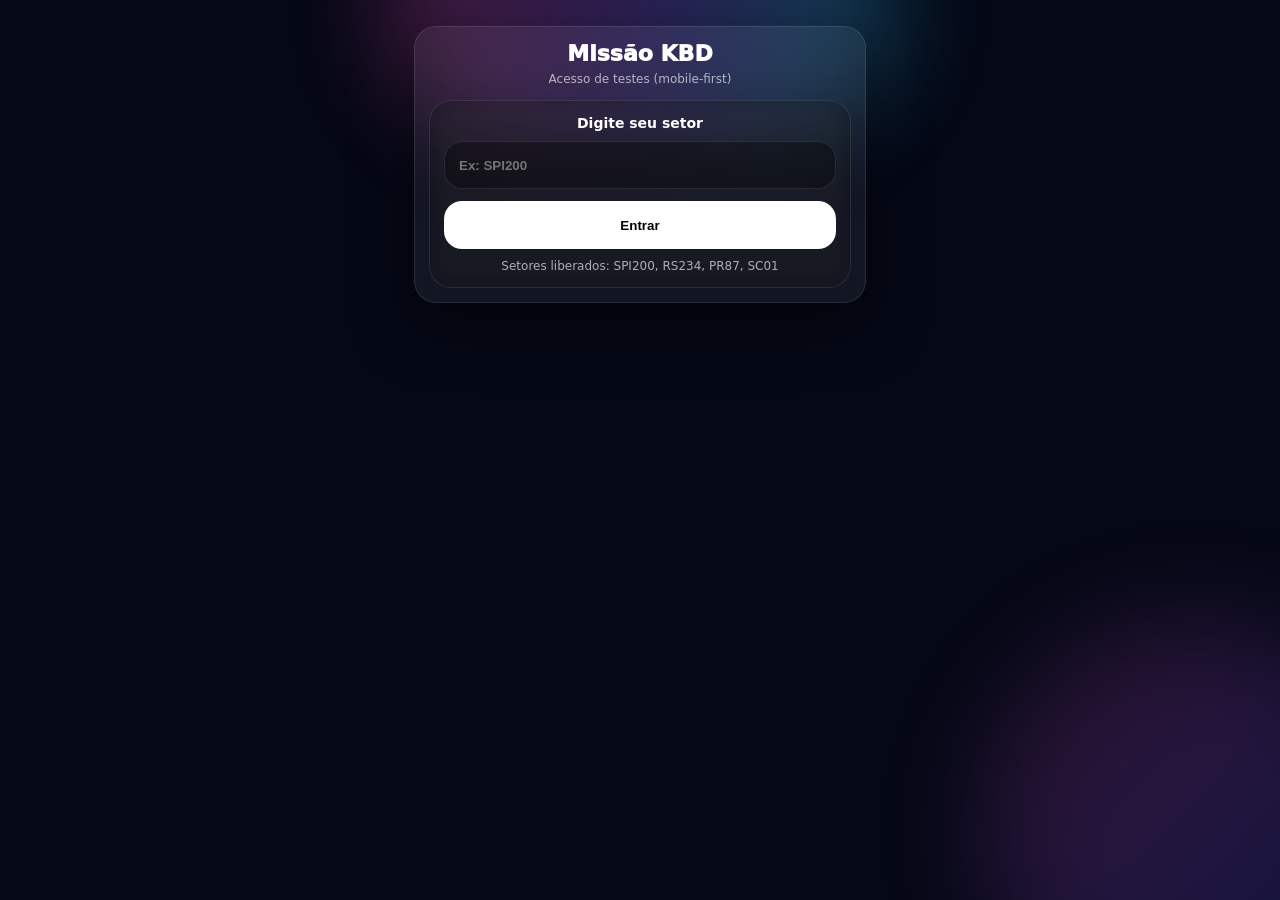
==== index.html @ 2d0f7d53 "push teste v1" ====
<!doctype html>
<html lang="pt-br">
<head>
  <meta charset="utf-8">
  <meta name="viewport" content="width=device-width,initial-scale=1,viewport-fit=cover">
  <title>Missão KBD - Login</title>
  <link rel="stylesheet" href="style.css">
  <script defer src="app.js"></script>
</head>
<body data-page="login">
  <div class="bg-glow"></div>
  <div class="app">
    <div class="container" style="padding-top:26px">
      <div class="card" style="text-align:center">
        <div style="font-weight:1000;font-size:22px">Missão KBD</div>
        <div class="card-sub">Acesso de testes (mobile-first)</div>
        <div style="height:14px"></div>

        <div class="card" style="box-shadow:none;background:rgba(0,0,0,.25)">
          <div class="card-title">Digite seu setor</div>
          <div style="height:10px"></div>
          <input id="setor" placeholder="Ex: SPI200" style="
            width:100%;height:48px;border-radius:18px;
            border:1px solid rgba(255,255,255,.10);
            background:rgba(0,0,0,.35);color:#fff;
            padding:0 14px;font-weight:800;outline:none;">
          <div style="height:12px"></div>
          <button class="btn" onclick="entrar()">Entrar</button>
          <div style="height:10px"></div>
          <div class="small muted">Setores liberados: SPI200, RS234, PR87, SC01</div>
        </div>
      </div>
    </div>
  </div>
</body>
</html>
---- style.css ----
:root{
  --bg:#050816;
  --panel:rgba(255,255,255,.06);
  --panel2:rgba(0,0,0,.35);
  --stroke:rgba(255,255,255,.10);
  --text:#fff;
  --muted:rgba(255,255,255,.65);
  --muted2:rgba(255,255,255,.45);
  --ok: rgba(16,185,129,.18);
  --ok-stroke: rgba(16,185,129,.35);
  --warn: rgba(250,204,21,.14);
  --warn-stroke: rgba(250,204,21,.35);
  --bad: rgba(239,68,68,.16);
  --bad-stroke: rgba(239,68,68,.35);
  --shadow: 0 20px 60px rgba(0,0,0,.55);
}

*{box-sizing:border-box}
html,body{height:100%}
body{
  margin:0;
  font-family: system-ui,-apple-system,Segoe UI,Roboto,Arial,sans-serif;
  background: var(--bg);
  color: var(--text);
}

/* BG glow */
.bg-glow{position:fixed; inset:0; pointer-events:none;}
.bg-glow::before{
  content:"";
  position:absolute; left:50%; top:-120px;
  width:520px; height:260px; transform:translateX(-50%);
  border-radius:999px;
  filter: blur(48px);
  opacity:.28;
  background: linear-gradient(90deg,#ec4899,#8b5cf6,#22d3ee);
}
.bg-glow::after{
  content:"";
  position:absolute; right:-120px; bottom:-140px;
  width:420px; height:420px;
  border-radius:999px;
  filter: blur(56px);
  opacity:.18;
  background: linear-gradient(135deg,#ec4899,#a855f7,#1d4ed8);
}

.app{
  position:relative;
  max-width:480px;
  min-height:100vh;
  margin:0 auto;
  padding-bottom:16px;
}

/* Topbar */
.topbar{
  position:sticky; top:0; z-index:50;
  display:flex; align-items:center; justify-content:space-between;
  padding:10px 12px;
  background: rgba(0,0,0,.20);
  border-bottom: 1px solid var(--stroke);
  backdrop-filter: blur(14px);
}
.topbar-left{display:flex; align-items:center; gap:10px}
.back{
  width:38px; height:38px;
  border-radius:14px;
  border: 1px solid var(--stroke);
  background: rgba(255,255,255,.06);
  color: #fff;
  display:flex; align-items:center; justify-content:center;
  cursor:pointer;
}
.brand{display:flex; flex-direction:column; line-height:1.1;}
.brand .small{font-size:12px; color:var(--muted2)}
.brand .title{font-size:14px; font-weight:700}
.topbar-right{display:flex; align-items:center; gap:10px}
.badge{
  font-size:12px;
  padding:6px 10px;
  border-radius:999px;
  border:1px solid var(--stroke);
  background: rgba(255,255,255,.06);
}

/* App logo (small) + top icon nav */
.app-logo-sm{
  height:34px;
  width:auto;
  max-width:140px;
  object-fit:contain;
  border-radius:14px;
  border:1px solid var(--stroke);
  background: rgba(0,0,0,.20);
  padding:6px;
  cursor:pointer;
}
.topnav{
  display:flex;
  align-items:center;
  gap:6px;
  padding:4px;
  border-radius:16px;
  border:1px solid var(--stroke);
  background: rgba(255,255,255,.05);
}
.iconbtn{
  width:38px;
  height:38px;
  display:flex;
  align-items:center;
  justify-content:center;
  border-radius:14px;
  border:1px solid var(--stroke);
  background: rgba(0,0,0,.25);
  color:#fff;
  text-decoration:none;
  cursor:pointer;
  font-size:16px;
  line-height:1;
}
.iconbtn.active{background: rgba(255,255,255,.12);}

/* Content spacing */
.container{padding:14px 14px 0}

/* Hero logo menor */
.hero-logo{
  margin-top:6px;
  margin-bottom:12px;
  border-radius:22px;
  border:1px solid var(--stroke);
  background: rgba(0,0,0,.25);
  box-shadow: var(--shadow);
  padding:10px;
  display:flex;
  align-items:center;
  justify-content:center;
}
.hero-logo img{
  width:100%;
  max-height:140px;
  object-fit:contain;
}

.section-head h1{margin:0; font-size:18px; font-weight:900}
.section-head .small{margin:6px 0 0}

.small{font-size:12px}
.muted{color:var(--muted)}

/* Lists */
.lista{display:flex; flex-direction:column; gap:12px; margin-top:12px}

/* Cards */
.card{
  border:1px solid var(--stroke);
  background: var(--panel);
  border-radius:22px;
  padding:14px;
  box-shadow: var(--shadow);
  backdrop-filter: blur(12px);
}
.card + .card{margin-top:12px}
.card-title{font-weight:800; font-size:14px}
.card-sub{margin-top:6px; font-size:12px; color:var(--muted)}
.card-row{display:flex; align-items:center; gap:12px}
.card-col{display:flex; flex-direction:column}

/* ✅ Home visual status (borda por progresso) */
.brand-card{cursor:pointer; transition: transform .08s ease, border-color .12s ease, box-shadow .12s ease;}
.brand-card:active{transform: scale(.99);}
.brand-card.pending{
  border-color: var(--warn-stroke);
  box-shadow: 0 18px 55px rgba(0,0,0,.55), 0 0 0 1px rgba(250,204,21,.10) inset;
}
.brand-card.done{
  border-color: var(--ok-stroke);
  box-shadow: 0 18px 55px rgba(0,0,0,.55), 0 0 0 1px rgba(16,185,129,.10) inset;
}

/* LOGO DAS MARCAS (uniforme e sem cortar, fundo branco) */
.brand-logo{
  width:54px; height:54px; border-radius:18px;
  border:1px solid var(--stroke);
  background:#fff;
  object-fit:contain;
  padding:6px;
}

/* Buttons */
.btn{
  width:100%;
  height:48px;
  border-radius:18px;
  border:1px solid rgba(255,255,255,.12);
  background:#fff;
  color:#000;
  font-weight:800;
  cursor:pointer;
}
.btn:active{transform:scale(.99)}
.btn.ghost{
  background: rgba(255,255,255,.06);
  color:#fff;
  border:1px solid var(--stroke);
}

/* KBD */
.video-box{
  margin-top:12px;
  border-radius:18px;
  overflow:hidden;
  border:1px solid var(--stroke);
  background: rgba(0,0,0,.35);
}
.video-box iframe{
  width:100%;
  aspect-ratio:16/9;
  border:0;
  display:block;
}
.placeholder{
  width:100%;
  aspect-ratio:16/9;
  display:flex;
  align-items:center;
  justify-content:center;
  color: var(--muted);
  font-size:12px;
}
.images{
  display:flex;
  flex-direction:column;
  gap:10px;
  margin-top:12px;
}
.images img{
  width:100%;
  border-radius:18px;
  border:1px solid var(--stroke);
  background: rgba(0,0,0,.35);
  object-fit:cover;
}

/* Status badge KBD */
.kbd-status{
  margin-top:10px;
  font-size:12px;
  padding:8px 10px;
  border-radius:14px;
  border:1px solid var(--stroke);
  background: rgba(0,0,0,.25);
}
.kbd-status.done{border-color: var(--ok-stroke); background: var(--ok); color:#d1fae5}
.kbd-status.pending{border-color: var(--warn-stroke); background: var(--warn); color:#fde68a}

/* Quiz */
.quiz-progress{font-size:12px; color:var(--muted); margin-bottom:8px}
.quiz-question{font-size:16px; font-weight:900; margin-bottom:12px}
.quiz-options{display:flex; flex-direction:column; gap:10px}
.opt{
  width:100%;
  border-radius:18px;
  border:1px solid var(--stroke);
  background: rgba(0,0,0,.25);
  color:#fff;
  padding:12px 12px;
  text-align:left;
  cursor:pointer;
}
.opt:active{transform:scale(.99)}
.opt-letter{
  display:inline-flex;
  width:30px; height:30px;
  border-radius:12px;
  border:1px solid var(--stroke);
  align-items:center; justify-content:center;
  font-weight:900;
  margin-right:10px;
  background: rgba(255,255,255,.06);
}
.opt-text{font-size:14px; color:var(--text)}

/* Feedback */
.feedback{
  border-radius:22px;
  padding:16px;
  border:1px solid var(--stroke);
  background: rgba(0,0,0,.25);
  text-align:center;
}
.feedback.ok{border-color: var(--ok-stroke); background: var(--ok)}
.feedback-icon{font-size:30px; font-weight:900}
.feedback-title{font-size:18px; font-weight:900}
.feedback-sub{font-size:12px; color:var(--muted)}

/* Result */
.result{
  border-radius:22px;
  padding:16px;
  border:1px solid var(--stroke);
  background: rgba(0,0,0,.25);
  text-align:center;
}
.result-medal{font-size:42px; font-weight:900} /* medalha emoji grande */
.result-score{font-size:36px; font-weight:1000; margin-top:6px}
.result-sub{font-size:12px; color:var(--muted); margin:10px 0 14px}

/* Modal */
.modal-overlay{
  position:fixed; inset:0; z-index:99;
  background: rgba(0,0,0,.6);
  display:flex; align-items:center; justify-content:center;
  padding:16px;
}
.modal{
  width:min(440px, 100%);
  border-radius:22px;
  border:1px solid var(--stroke);
  background: rgba(11,16,36,.92);
  backdrop-filter: blur(16px);
  box-shadow: var(--shadow);
  padding:14px;
}
.modal-icon{font-size:26px; text-align:center; margin-bottom:6px}
.modal-title{font-weight:900; text-align:center}
.modal-text{margin-top:8px; font-size:13px; color:var(--muted)}
.modal-actions{display:grid; grid-template-columns:1fr; gap:10px; margin-top:12px}
.modal-btn{
  height:44px;
  border-radius:16px;
  border:1px solid var(--stroke);
  background: rgba(255,255,255,.06);
  color:#fff;
  font-weight:800;
  cursor:pointer;
}
.modal-btn.confirm{background:#fff; color:#000}
.modal-btn.cancel{background: rgba(255,255,255,.06); color:#fff}

.modal-kbd-title{font-weight:800; margin-bottom:6px}
.modal-kbd-answer{
  padding:10px 12px;
  border-radius:16px;
  border:1px solid var(--stroke);
  background: rgba(0,0,0,.25);
  margin-bottom:10px;
}
.modal-kbd-just{font-size:12px; color:var(--muted)}

/* Layout helpers */
.card-row-space{
  width:100%;
  display:flex;
  align-items:center;
  justify-content:space-between;
  gap:12px;
}

.pct-pill{
  min-width:56px;
  height:30px;
  padding:0 10px;
  border-radius:999px;
  border:1px solid rgba(255,255,255,.12);
  display:flex;
  align-items:center;
  justify-content:center;
  font-weight:900;
  font-size:12px;
  background: rgba(255,255,255,.06);
}

.pct-ok{
  border-color: rgba(16,185,129,.35);
  background: rgba(16,185,129,.16);
  color: #d1fae5;
}

.pct-pending{
  border-color: rgba(250,204,21,.30);
  background: rgba(250,204,21,.10);
  color:#fde68a;
}

.brand-progress{
  margin-top:10px;
  font-size:12px;
  padding:10px 12px;
  border-radius:16px;
  border:1px solid rgba(255,255,255,.10);
  background: rgba(0,0,0,.22);
  color: rgba(255,255,255,.75);
}
.brand-progress.ok{
  border-color: rgba(16,185,129,.35);
  background: rgba(16,185,129,.12);
  color:#d1fae5;
}
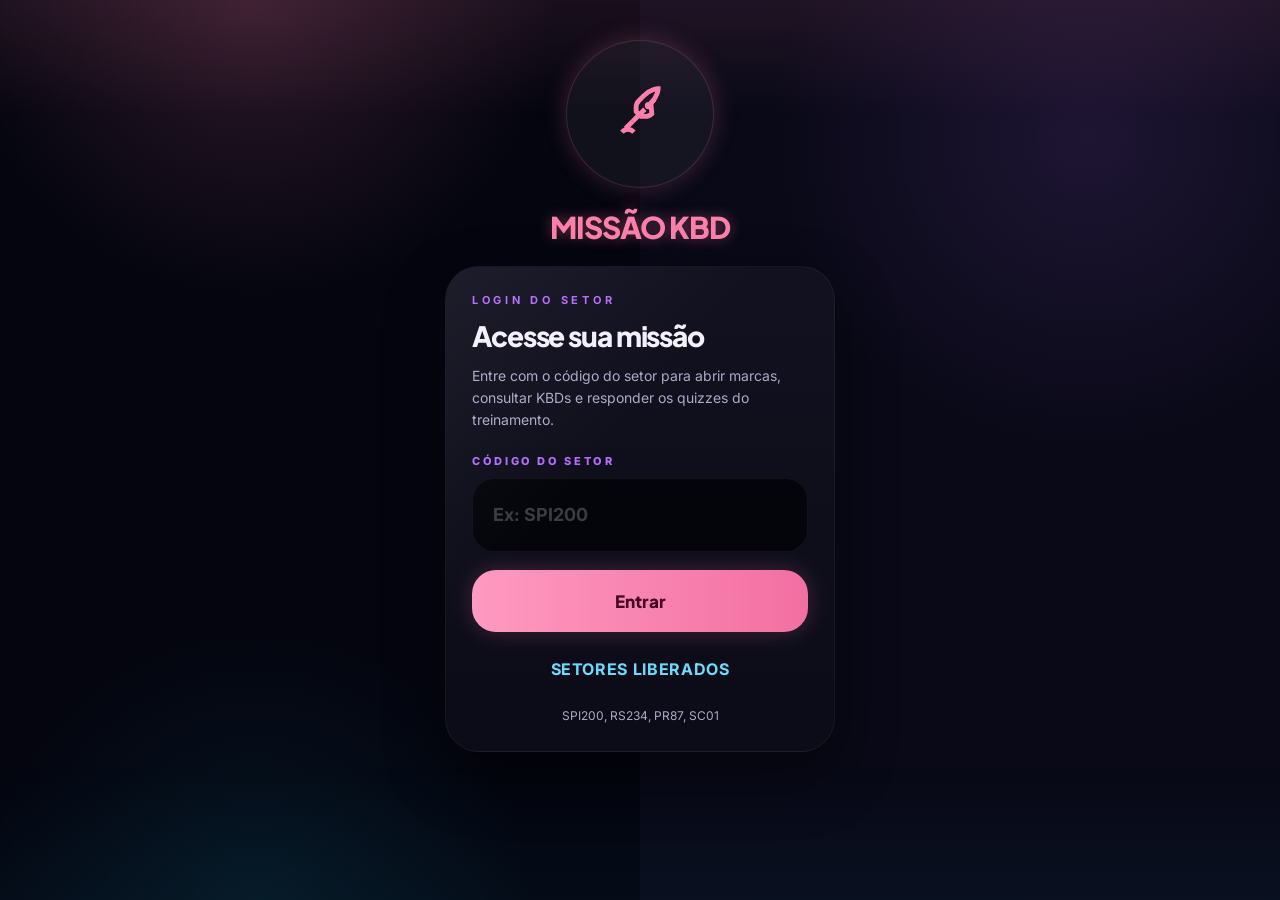
==== commit c1eda1b1: "push v2" ====
--- a/index.html
+++ b/index.html
@@ -3,34 +3,36 @@
 <head>
   <meta charset="utf-8">
   <meta name="viewport" content="width=device-width,initial-scale=1,viewport-fit=cover">
-  <title>Missão KBD - Login</title>
+  <title>Missão KBD</title>
   <link rel="stylesheet" href="style.css">
   <script defer src="app.js"></script>
 </head>
-<body data-page="login">
-  <div class="bg-glow"></div>
-  <div class="app">
-    <div class="container" style="padding-top:26px">
-      <div class="card" style="text-align:center">
-        <div style="font-weight:1000;font-size:22px">Missão KBD</div>
-        <div class="card-sub">Acesso de testes (mobile-first)</div>
-        <div style="height:14px"></div>
-
-        <div class="card" style="box-shadow:none;background:rgba(0,0,0,.25)">
-          <div class="card-title">Digite seu setor</div>
-          <div style="height:10px"></div>
-          <input id="setor" placeholder="Ex: SPI200" style="
-            width:100%;height:48px;border-radius:18px;
-            border:1px solid rgba(255,255,255,.10);
-            background:rgba(0,0,0,.35);color:#fff;
-            padding:0 14px;font-weight:800;outline:none;">
-          <div style="height:12px"></div>
-          <button class="btn" onclick="entrar()">Entrar</button>
-          <div style="height:10px"></div>
-          <div class="small muted">Setores liberados: SPI200, RS234, PR87, SC01</div>
+<body onload="renderLogin()">
+  <div class="login-page">
+    <div class="login-wrap">
+      <div class="login-stage">
+        <div class="login-hero">
+          <div class="rocket" id="loginRocket"></div>
+          <div class="topbar-title" style="font-size:30px">MISSÃO KBD</div>
+        </div>
+        <div class="login-card">
+          <div class="eyebrow">Login do setor</div>
+          <h1 class="hero-title" style="margin-top:14px">Acesse sua missão</h1>
+          <p class="hero-copy" style="margin-top:14px">Entre com o código do setor para abrir marcas, consultar KBDs e responder os quizzes do treinamento.</p>
+          <div style="margin-top:22px">
+            <div class="field-label">Código do setor</div>
+            <div class="input-wrap">
+              <input id="setor" type="text" placeholder="Ex: SPI200">
+            </div>
+          </div>
+          <div class="login-actions">
+            <button class="primary-btn pink" onclick="entrar()">Entrar</button>
+            <div class="linkish">setores liberados</div>
+            <div class="subtle" id="loginSectorList" style="text-align:center"></div>
+          </div>
         </div>
       </div>
     </div>
   </div>
 </body>
-</html>+</html>
--- a/style.css
+++ b/style.css
@@ -1,401 +1,766 @@
-:root{
-  --bg:#050816;
-  --panel:rgba(255,255,255,.06);
-  --panel2:rgba(0,0,0,.35);
-  --stroke:rgba(255,255,255,.10);
-  --text:#fff;
-  --muted:rgba(255,255,255,.65);
-  --muted2:rgba(255,255,255,.45);
-  --ok: rgba(16,185,129,.18);
-  --ok-stroke: rgba(16,185,129,.35);
-  --warn: rgba(250,204,21,.14);
-  --warn-stroke: rgba(250,204,21,.35);
-  --bad: rgba(239,68,68,.16);
-  --bad-stroke: rgba(239,68,68,.35);
-  --shadow: 0 20px 60px rgba(0,0,0,.55);
-}
-
-*{box-sizing:border-box}
-html,body{height:100%}
-body{
-  margin:0;
-  font-family: system-ui,-apple-system,Segoe UI,Roboto,Arial,sans-serif;
-  background: var(--bg);
+@import url('https://fonts.googleapis.com/css2?family=Plus+Jakarta+Sans:wght@500;700;800&family=Inter:wght@400;500;600;700&display=swap');
+
+:root {
+  --bg: #080813;
+  --bg-deep: #04040b;
+  --panel: rgba(18, 18, 33, 0.84);
+  --panel-strong: rgba(22, 22, 39, 0.96);
+  --panel-soft: rgba(255,255,255,0.03);
+  --line: rgba(255, 120, 176, 0.16);
+  --line-soft: rgba(255,255,255,0.08);
+  --text: #f3efff;
+  --muted: #b0a8c8;
+  --muted-2: #7c7890;
+  --pink: #ff7faa;
+  --pink-2: #f26fa2;
+  --violet: #b56bff;
+  --violet-2: #8d34ff;
+  --cyan: #67deff;
+  --cyan-2: #23cfff;
+  --ok: #67deff;
+  --bad: #ff8e9f;
+  --shadow: 0 24px 60px rgba(0,0,0,.42);
+  --glow-pink: 0 0 24px rgba(255,127,170,.22);
+  --glow-cyan: 0 0 24px rgba(35,207,255,.18);
+  --radius-xl: 34px;
+  --radius-lg: 28px;
+  --radius-md: 22px;
+  --radius-sm: 18px;
+  --topbar-h: 78px;
+  --bottom-h: 100px;
+}
+
+* { box-sizing: border-box; }
+html, body { min-height: 100%; }
+html { scroll-behavior: smooth; }
+body {
+  margin: 0;
   color: var(--text);
-}
-
-/* BG glow */
-.bg-glow{position:fixed; inset:0; pointer-events:none;}
-.bg-glow::before{
-  content:"";
-  position:absolute; left:50%; top:-120px;
-  width:520px; height:260px; transform:translateX(-50%);
-  border-radius:999px;
-  filter: blur(48px);
-  opacity:.28;
-  background: linear-gradient(90deg,#ec4899,#8b5cf6,#22d3ee);
-}
-.bg-glow::after{
-  content:"";
-  position:absolute; right:-120px; bottom:-140px;
-  width:420px; height:420px;
-  border-radius:999px;
-  filter: blur(56px);
-  opacity:.18;
-  background: linear-gradient(135deg,#ec4899,#a855f7,#1d4ed8);
-}
-
-.app{
-  position:relative;
-  max-width:480px;
-  min-height:100vh;
-  margin:0 auto;
-  padding-bottom:16px;
-}
-
-/* Topbar */
-.topbar{
-  position:sticky; top:0; z-index:50;
-  display:flex; align-items:center; justify-content:space-between;
-  padding:10px 12px;
-  background: rgba(0,0,0,.20);
-  border-bottom: 1px solid var(--stroke);
-  backdrop-filter: blur(14px);
-}
-.topbar-left{display:flex; align-items:center; gap:10px}
-.back{
-  width:38px; height:38px;
-  border-radius:14px;
-  border: 1px solid var(--stroke);
+  font-family: Inter, sans-serif;
+  background:
+    radial-gradient(circle at 20% 0%, rgba(255,127,170,.17), transparent 22%),
+    radial-gradient(circle at 85% 15%, rgba(181,107,255,.12), transparent 24%),
+    radial-gradient(circle at 20% 100%, rgba(35,207,255,.08), transparent 20%),
+    linear-gradient(90deg, #04050f 0 50%, #090917 50% 100%);
+  overflow-x: hidden;
+}
+
+a { color: inherit; text-decoration: none; }
+button, input { font: inherit; }
+button { border: none; cursor: pointer; }
+img { display: block; max-width: 100%; }
+
+body::before {
+  content: '';
+  position: fixed;
+  inset: 0;
+  pointer-events: none;
+  background: linear-gradient(180deg, rgba(255,127,170,.12), transparent 120px, transparent calc(100% - 140px), rgba(35,207,255,.05));
+  opacity: .75;
+}
+
+.app-shell {
+  position: relative;
+  width: 100%;
+  max-width: 430px;
+  min-height: 100vh;
+  margin: 0 auto;
+  padding-bottom: calc(var(--bottom-h) + env(safe-area-inset-bottom, 0px));
+}
+
+.topbar {
+  position: sticky;
+  top: 0;
+  z-index: 50;
+  min-height: var(--topbar-h);
+  display: flex;
+  align-items: center;
+  justify-content: space-between;
+  gap: 14px;
+  padding: 18px 22px 16px;
+  background: rgba(7, 7, 18, 0.9);
+  backdrop-filter: blur(18px);
+  border-bottom: 1px solid var(--line);
+  box-shadow: 0 10px 30px rgba(0,0,0,.16);
+}
+
+.topbar-left, .topbar-right {
+  display: flex;
+  align-items: center;
+  gap: 14px;
+}
+
+.topbar-title {
+  font-family: 'Plus Jakarta Sans', sans-serif;
+  font-weight: 800;
+  letter-spacing: -.03em;
+  font-size: 18px;
+  color: var(--pink);
+  text-shadow: 0 0 14px rgba(255,127,170,.42);
+}
+
+.topbar-subtitle { font-size: 12px; color: var(--muted); }
+
+.icon-btn {
+  width: 32px;
+  height: 32px;
+  color: var(--pink);
+  background: transparent;
+  display: inline-flex;
+  align-items: center;
+  justify-content: center;
+  padding: 0;
+}
+.icon-btn svg, .nav-btn svg, .mini-icon svg, .feedback-icon svg {
+  width: 22px;
+  height: 22px;
+  stroke: currentColor;
+  fill: none;
+  stroke-width: 2;
+  stroke-linecap: round;
+  stroke-linejoin: round;
+}
+
+.topbar-progress {
+  display: flex;
+  align-items: center;
+  gap: 8px;
+  color: var(--pink);
+  font-family: 'Plus Jakarta Sans', sans-serif;
+  font-weight: 800;
+  font-size: 16px;
+}
+
+.topbar-progress .track {
+  width: 56px;
+  height: 8px;
+  border-radius: 999px;
+  background: rgba(255,255,255,.09);
+  overflow: hidden;
+}
+.topbar-progress .fill {
+  height: 100%;
+  border-radius: inherit;
+  background: linear-gradient(90deg, var(--pink), #ff95ba);
+}
+
+.page {
+  padding: 22px 18px 0;
+  display: flex;
+  flex-direction: column;
+  gap: 20px;
+}
+
+.eyebrow {
+  color: var(--violet);
+  font-size: 11px;
+  font-weight: 700;
+  letter-spacing: .34em;
+  text-transform: uppercase;
+}
+
+.hero, .glass, .quiz-card, .option, .feedback, .sheet-card, .cta-card, .login-card, .result-card {
+  position: relative;
+  overflow: hidden;
+  background: linear-gradient(180deg, rgba(18,18,33,.96), rgba(12,12,24,.96));
+  border: 1px solid rgba(255,255,255,.05);
+  border-radius: var(--radius-xl);
+  box-shadow: var(--shadow);
+}
+
+.hero::before, .glass::before, .quiz-card::before, .option::before, .feedback::before, .sheet-card::before, .cta-card::before, .login-card::before, .result-card::before {
+  content: '';
+  position: absolute;
+  inset: 0;
+  background: linear-gradient(130deg, rgba(255,255,255,.05), transparent 40%);
+  pointer-events: none;
+}
+
+.hero { padding: 28px; }
+.glass, .quiz-card, .feedback, .sheet-card, .cta-card, .result-card { padding: 22px; }
+
+.hero-title, .screen-title, .result-score {
+  font-family: 'Plus Jakarta Sans', sans-serif;
+  font-weight: 800;
+  letter-spacing: -.04em;
+  margin: 0;
+}
+.hero-title { font-size: 28px; line-height: 1.06; }
+.screen-title { font-size: 22px; line-height: 1.15; }
+.result-score { font-size: 56px; }
+
+.hero-copy, .screen-copy, .subtle, .result-copy, .feedback-copy, .option-copy, .helper {
+  color: var(--muted);
+  line-height: 1.6;
+}
+.screen-copy, .hero-copy { font-size: 14px; }
+.subtle { font-size: 12px; }
+
+.progress-line {
+  margin-top: 14px;
+  height: 14px;
+  border-radius: 999px;
+  background: rgba(255,255,255,.04);
+  overflow: hidden;
+}
+.progress-line > span {
+  display: block;
+  height: 100%;
+  border-radius: inherit;
+  background: linear-gradient(90deg, var(--cyan-2), var(--cyan));
+  box-shadow: var(--glow-cyan);
+}
+
+.section-head {
+  display: flex;
+  align-items: center;
+  justify-content: space-between;
+  gap: 12px;
+}
+.section-head h2 {
+  margin: 0;
+  font-family: 'Plus Jakarta Sans', sans-serif;
+  font-size: 22px;
+  font-weight: 800;
+  letter-spacing: -.03em;
+}
+
+.grid-icon {
+  display: grid;
+  grid-template-columns: repeat(2, 12px);
+  gap: 3px;
+}
+.grid-icon span {
+  width: 12px;
+  height: 12px;
+  background: rgba(255,255,255,.38);
+}
+
+.brand-grid {
+  display: grid;
+  grid-template-columns: repeat(2, 1fr);
+  gap: 16px;
+}
+.brand-card {
+  position: relative;
+  border-radius: 30px;
+  padding: 18px 18px 20px;
+  text-align: center;
+  background: linear-gradient(180deg, rgba(18,18,33,.96), rgba(12,12,24,.96));
+  border: 1px solid var(--card-line, rgba(255,255,255,.08));
+  box-shadow: 0 0 0 1px rgba(255,255,255,.02), var(--card-glow, none), var(--shadow);
+  transition: transform .22s ease, border-color .22s ease, box-shadow .22s ease;
+}
+.brand-card:active, .kbd-row:active, .option:active, .primary-btn:active, .secondary-btn:active, .nav-btn:active { transform: scale(.985); }
+.brand-card::after {
+  content: '';
+  position: absolute;
+  inset: 0;
+  background: linear-gradient(90deg, var(--accent) 0 2px, transparent 2px 100%);
+  opacity: .9;
+}
+.brand-card .brand-badge {
+  position: absolute;
+  top: 12px;
+  right: 12px;
+  width: 14px;
+  height: 14px;
+  border-radius: 999px;
+  background: var(--accent);
+  box-shadow: 0 0 14px color-mix(in srgb, var(--accent) 55%, transparent);
+}
+.brand-logo-box {
+  width: 92px;
+  height: 92px;
+  margin: 26px auto 18px;
+  border-radius: 24px;
+  background: rgba(0,0,0,.42);
+  display: flex;
+  align-items: center;
+  justify-content: center;
+}
+.brand-logo {
+  width: 56px;
+  height: 56px;
+  object-fit: contain;
+  background: #fff;
+  border-radius: 2px;
+}
+.brand-name {
+  font-family: 'Plus Jakarta Sans', sans-serif;
+  font-size: 16px;
+  font-weight: 700;
+  margin: 0 0 14px;
+}
+.brand-track { height: 8px; border-radius: 999px; background: rgba(255,255,255,.04); overflow: hidden; }
+.brand-track span { display: block; height: 100%; width: var(--pct); border-radius: inherit; background: linear-gradient(90deg, var(--accent), color-mix(in srgb, var(--accent) 65%, white)); box-shadow: 0 0 16px color-mix(in srgb, var(--accent) 32%, transparent); }
+.brand-pct { margin-top: 12px; font-weight: 700; color: var(--accent); }
+
+.all-brands-card {
+  display: flex;
+  align-items: center;
+  justify-content: space-between;
+  gap: 14px;
+  padding: 18px 18px 18px 22px;
+  border-radius: 28px;
+  background: linear-gradient(180deg, rgba(20,20,36,.94), rgba(13,13,25,.94));
+  border: 1px solid rgba(255,255,255,.05);
+}
+.all-brands-action {
+  width: 96px;
+  height: 96px;
+  border-radius: 28px;
+  background: linear-gradient(180deg, #ff9ac0, #f26fa2);
+  color: #340016;
+  box-shadow: var(--glow-pink);
+  display: flex;
+  align-items: center;
+  justify-content: center;
+}
+
+.brand-hero {
+  text-align: center;
+  padding-top: 10px;
+}
+.brand-hero .brand-logo-box { margin-top: 0; width: 102px; height: 102px; }
+.brand-hero .hero-copy { max-width: 320px; margin: 12px auto 0; }
+
+.kbd-list { display: flex; flex-direction: column; gap: 14px; }
+.kbd-row {
+  display: flex;
+  align-items: center;
+  gap: 14px;
+  padding: 16px 18px;
+  border-radius: 28px;
+  background: linear-gradient(180deg, rgba(19,19,35,.96), rgba(12,12,24,.96));
+  border: 1px solid rgba(255,255,255,.06);
+  box-shadow: var(--shadow);
+}
+.kbd-row.done { box-shadow: 0 0 0 1px rgba(103,222,255,.25), var(--shadow); }
+.kbd-row.pending { box-shadow: 0 0 0 1px rgba(255,127,170,.16), var(--shadow); }
+.kbd-icon {
+  width: 52px;
+  height: 52px;
+  border-radius: 16px;
+  display: flex;
+  align-items: center;
+  justify-content: center;
+  background: rgba(255,127,170,.1);
+  color: var(--pink);
+  flex-shrink: 0;
+}
+.kbd-meta { min-width: 0; flex: 1; }
+.kbd-tag-row { display: flex; align-items: center; justify-content: space-between; gap: 10px; margin-bottom: 8px; }
+.kbd-tag, .chip {
+  display: inline-flex;
+  align-items: center;
+  justify-content: center;
+  min-height: 30px;
+  border-radius: 999px;
+  padding: 0 12px;
+  font-size: 11px;
+  font-weight: 700;
+  letter-spacing: .08em;
+  text-transform: uppercase;
+  border: 1px solid rgba(255,255,255,.08);
+}
+.kbd-tag.done, .chip.done { color: var(--cyan); background: rgba(35,207,255,.1); border-color: rgba(35,207,255,.22); }
+.kbd-tag.pending, .chip.pending { color: #ff9ab8; background: rgba(255,127,170,.1); border-color: rgba(255,127,170,.2); }
+.kbd-name { font-family: 'Plus Jakarta Sans', sans-serif; font-size: 17px; font-weight: 700; line-height: 1.28; }
+.kbd-bar { margin-top: 10px; height: 8px; border-radius: 999px; background: rgba(255,255,255,.05); overflow: hidden; }
+.kbd-bar span { display: block; height: 100%; width: var(--pct, 0%); border-radius: inherit; background: linear-gradient(90deg, var(--accent, var(--pink)), color-mix(in srgb, var(--accent, var(--pink)) 65%, white)); }
+.kbd-side { color: rgba(255,255,255,.22); }
+
+.challenge {
+  padding: 28px;
+  border-radius: 34px;
+  background: linear-gradient(135deg, #9228ff, #ca74ff 70%);
+  color: #fff;
+  box-shadow: 0 24px 60px rgba(114,24,244,.25);
+}
+.challenge h3 { margin: 0 0 10px; font-family: 'Plus Jakarta Sans'; font-size: 22px; line-height: 1.14; }
+.challenge p { margin: 0 0 20px; max-width: 200px; line-height: 1.5; }
+.challenge .secondary-btn { width: auto; min-width: 170px; background: #090910; color: #c98fff; }
+
+.video-stage {
+  position: relative;
+  margin: 0 -18px;
+  border-bottom: 1px solid rgba(255,255,255,.05);
+  background: #000;
+}
+.video-stage::after {
+  content: '';
+  position: absolute;
+  inset: auto 0 0;
+  height: 70px;
+  background: linear-gradient(180deg, transparent, rgba(8,8,19,.9));
+}
+.video-embed, .video-placeholder {
+  width: 100%;
+  aspect-ratio: 16 / 9;
+  border: 0;
+  display: block;
+}
+.video-placeholder {
+  display: flex;
+  align-items: center;
+  justify-content: center;
+  background: linear-gradient(135deg, rgba(255,255,255,.08), rgba(255,255,255,.02));
+}
+.video-play {
+  width: 92px;
+  height: 92px;
+  border-radius: 999px;
+  background: rgba(255,127,170,.16);
+  border: 1px solid rgba(255,127,170,.42);
+  color: var(--pink);
+  display: flex;
+  align-items: center;
+  justify-content: center;
+  box-shadow: var(--glow-pink);
+}
+.video-progress { height: 6px; background: rgba(255,255,255,.04); }
+.video-progress span { display:block; height:100%; width:32%; background: linear-gradient(90deg, var(--cyan-2), var(--cyan)); }
+
+.badge-row { display: flex; align-items: center; gap: 10px; flex-wrap: wrap; }
+.badge {
+  display: inline-flex;
+  min-height: 30px;
+  align-items: center;
+  padding: 0 12px;
+  border-radius: 999px;
+  font-size: 11px;
+  font-weight: 700;
+  letter-spacing: .08em;
+  text-transform: uppercase;
+  border: 1px solid rgba(35,207,255,.22);
+  color: var(--cyan);
+  background: rgba(35,207,255,.08);
+}
+.badge.alt { border-color: rgba(255,127,170,.22); color: var(--pink); background: rgba(255,127,170,.08); }
+
+.gallery-head { display: flex; justify-content: space-between; align-items: center; gap: 12px; }
+.gallery-head h3 { margin: 0; font-size: 18px; font-family: 'Plus Jakarta Sans'; color: var(--violet); }
+.gallery-grid {
+  display: grid;
+  grid-template-columns: 1fr 1fr;
+  gap: 12px;
+}
+.gallery-item {
+  border-radius: 24px;
+  overflow: hidden;
+  min-height: 160px;
+  background: linear-gradient(160deg, rgba(255,255,255,.11), rgba(255,255,255,.03));
+  border: 1px solid rgba(255,255,255,.06);
+}
+.gallery-item.tall { grid-row: span 2; min-height: 340px; }
+.gallery-item img, .gallery-placeholder { width: 100%; height: 100%; object-fit: cover; }
+.gallery-placeholder {
+  display: flex;
+  align-items: center;
+  justify-content: center;
+  flex-direction: column;
+  gap: 10px;
+  padding: 20px;
+  text-align: center;
+  color: var(--muted);
+}
+
+.info-card {
+  display: flex;
+  flex-direction: column;
+  gap: 14px;
+  padding: 22px;
+  border-radius: 28px;
+  background: linear-gradient(180deg, rgba(18,18,33,.9), rgba(14,14,26,.95));
+  border: 1px solid rgba(255,255,255,.05);
+}
+.info-card .label { color: var(--cyan); font-size: 13px; font-weight: 800; letter-spacing: .18em; text-transform: uppercase; }
+.info-card p { margin: 0; line-height: 1.6; color: var(--text); font-size: 15px; }
+
+.primary-btn, .secondary-btn {
+  width: 100%;
+  min-height: 62px;
+  border-radius: 24px;
+  display: inline-flex;
+  align-items: center;
+  justify-content: center;
+  gap: 10px;
+  padding: 0 20px;
+  font-family: 'Plus Jakarta Sans', sans-serif;
+  font-weight: 800;
+  font-size: 17px;
+  transition: transform .2s ease, box-shadow .2s ease, opacity .2s ease;
+}
+.primary-btn {
+  background: linear-gradient(90deg, #b56bff, #8d34ff);
+  color: white;
+  box-shadow: 0 0 24px rgba(141,52,255,.24);
+}
+.primary-btn.pink {
+  background: linear-gradient(90deg, #ff9ac0, #f26fa2);
+  color: #42011d;
+  box-shadow: var(--glow-pink);
+}
+.secondary-btn {
+  background: rgba(255,255,255,.04);
+  color: var(--text);
+  border: 1px solid rgba(255,255,255,.08);
+}
+.primary-btn[disabled], .secondary-btn[disabled] { opacity: .42; cursor: not-allowed; }
+
+.cta-fixed {
+  position: fixed;
+  left: 50%;
+  bottom: calc(var(--bottom-h) - 20px);
+  transform: translateX(-50%);
+  width: calc(100% - 36px);
+  max-width: 394px;
+  z-index: 30;
+  background: linear-gradient(180deg, transparent, rgba(8,8,19,.95) 30%, rgba(8,8,19,.98));
+  padding-top: 14px;
+}
+
+.quiz-progress-head h1 { margin: 8px 0 12px; font-family: 'Plus Jakarta Sans'; font-size: 26px; line-height: 1.12; }
+.quiz-track { height: 6px; border-radius: 999px; background: rgba(255,255,255,.08); overflow: hidden; }
+.quiz-track span { display:block; height:100%; border-radius: inherit; background: linear-gradient(90deg, var(--violet), #d688ff); box-shadow: 0 0 14px rgba(181,107,255,.18); }
+.quiz-card { text-align: center; padding: 34px 24px; }
+.quiz-card h2 { margin: 0; font-family: 'Plus Jakarta Sans'; font-size: 22px; line-height: 1.4; }
+
+.option-list { display: flex; flex-direction: column; gap: 12px; }
+.option {
+  display: flex;
+  align-items: flex-start;
+  gap: 16px;
+  padding: 18px;
+  border-radius: 26px;
+  border: 1px solid rgba(255,255,255,.06);
+  background: linear-gradient(180deg, rgba(18,18,33,.96), rgba(12,12,24,.96));
+  text-align: left;
+  color: var(--text);
+  transition: transform .2s ease, border-color .2s ease, box-shadow .2s ease, background .2s ease;
+}
+.option-letter {
+  width: 42px;
+  height: 42px;
+  border-radius: 14px;
   background: rgba(255,255,255,.06);
-  color: #fff;
-  display:flex; align-items:center; justify-content:center;
-  cursor:pointer;
-}
-.brand{display:flex; flex-direction:column; line-height:1.1;}
-.brand .small{font-size:12px; color:var(--muted2)}
-.brand .title{font-size:14px; font-weight:700}
-.topbar-right{display:flex; align-items:center; gap:10px}
-.badge{
-  font-size:12px;
-  padding:6px 10px;
-  border-radius:999px;
-  border:1px solid var(--stroke);
-  background: rgba(255,255,255,.06);
-}
-
-/* App logo (small) + top icon nav */
-.app-logo-sm{
-  height:34px;
-  width:auto;
-  max-width:140px;
-  object-fit:contain;
-  border-radius:14px;
-  border:1px solid var(--stroke);
-  background: rgba(0,0,0,.20);
-  padding:6px;
-  cursor:pointer;
-}
-.topnav{
-  display:flex;
-  align-items:center;
-  gap:6px;
-  padding:4px;
-  border-radius:16px;
-  border:1px solid var(--stroke);
+  display: flex;
+  align-items: center;
+  justify-content: center;
+  color: var(--muted);
+  font-family: 'Plus Jakarta Sans';
+  font-size: 16px;
+  font-weight: 800;
+  flex-shrink: 0;
+  border: 1px solid rgba(255,255,255,.08);
+}
+.option.selected { border-color: rgba(35,207,255,.34); box-shadow: 0 0 0 1px rgba(35,207,255,.24), var(--glow-cyan); }
+.option.selected .option-letter { color: var(--cyan); background: rgba(35,207,255,.08); border-color: rgba(35,207,255,.26); }
+.option.correct { border-color: rgba(35,207,255,.34); background: linear-gradient(180deg, rgba(23,53,63,.72), rgba(14,40,48,.72)); }
+.option.correct .option-letter { color: var(--cyan); }
+.option.wrong { border-color: rgba(255,127,170,.28); background: linear-gradient(180deg, rgba(60,26,39,.62), rgba(40,18,26,.62)); }
+.option.wrong .option-letter { color: #ff9ab8; }
+.option.disabled { pointer-events: none; }
+.option-copy { font-size: 16px; line-height: 1.55; }
+
+.feedback {
+  display: flex;
+  gap: 14px;
+  align-items: flex-start;
+  border-radius: 26px;
+  background: linear-gradient(180deg, rgba(23,53,63,.72), rgba(14,40,48,.72));
+  border: 1px solid rgba(35,207,255,.28);
+}
+.feedback.error {
+  background: linear-gradient(180deg, rgba(60,26,39,.62), rgba(40,18,26,.62));
+  border-color: rgba(255,127,170,.24);
+}
+.feedback-icon {
+  width: 30px; height: 30px; color: var(--cyan); flex-shrink: 0;
+}
+.feedback.error .feedback-icon { color: #ff9ab8; }
+.feedback-title { margin: 0 0 6px; font-family: 'Plus Jakarta Sans'; font-size: 16px; color: var(--cyan); }
+.feedback.error .feedback-title { color: #ff9ab8; }
+
+.result-card { text-align: center; padding: 30px 24px; }
+.medal {
+  width: 96px;
+  height: 96px;
+  margin: 0 auto 20px;
+  border-radius: 999px;
   background: rgba(255,255,255,.05);
-}
-.iconbtn{
-  width:38px;
-  height:38px;
-  display:flex;
-  align-items:center;
-  justify-content:center;
-  border-radius:14px;
-  border:1px solid var(--stroke);
-  background: rgba(0,0,0,.25);
-  color:#fff;
-  text-decoration:none;
-  cursor:pointer;
-  font-size:16px;
-  line-height:1;
-}
-.iconbtn.active{background: rgba(255,255,255,.12);}
-
-/* Content spacing */
-.container{padding:14px 14px 0}
-
-/* Hero logo menor */
-.hero-logo{
-  margin-top:6px;
-  margin-bottom:12px;
-  border-radius:22px;
-  border:1px solid var(--stroke);
-  background: rgba(0,0,0,.25);
+  display: flex;
+  align-items: center;
+  justify-content: center;
+  font-size: 48px;
+  box-shadow: 0 0 26px rgba(255,127,170,.12);
+}
+.result-pill {
+  display: inline-flex;
+  min-height: 30px;
+  align-items: center;
+  justify-content: center;
+  padding: 0 14px;
+  border-radius: 999px;
+  background: rgba(255,127,170,.08);
+  border: 1px solid rgba(255,127,170,.18);
+  color: var(--pink);
+  font-size: 11px;
+  font-weight: 800;
+  letter-spacing: .22em;
+  text-transform: uppercase;
+}
+
+.login-page {
+  min-height: 100vh;
+  display: flex;
+  align-items: stretch;
+}
+.login-wrap {
+  width: 100%;
+  max-width: 430px;
+  margin: 0 auto;
+  padding-bottom: 24px;
+}
+.login-stage {
+  padding: 30px 20px 0;
+  display: flex;
+  flex-direction: column;
+  gap: 20px;
+}
+.login-hero {
+  text-align: center;
+  padding: 10px 14px 0;
+}
+.rocket {
+  width: 148px;
+  height: 148px;
+  margin: 0 auto 20px;
+  border-radius: 999px;
+  background: rgba(255,255,255,.05);
+  border: 1px solid rgba(255,127,170,.18);
+  display: flex;
+  align-items: center;
+  justify-content: center;
+  color: var(--pink);
+  box-shadow: var(--glow-pink);
+}
+.rocket svg { width: 58px; height: 58px; stroke: currentColor; fill: none; stroke-width: 2; }
+.login-card { padding: 26px; }
+.field-label { margin-bottom: 10px; color: var(--violet); font-size: 11px; font-weight: 800; letter-spacing: .24em; text-transform: uppercase; }
+.input-wrap {
+  display: flex;
+  align-items: center;
+  gap: 12px;
+  min-height: 74px;
+  padding: 0 18px;
+  border-radius: 22px;
+  background: #04040b;
+  border: 1px solid rgba(255,255,255,.05);
+}
+.input-wrap input {
+  width: 100%;
+  background: transparent;
+  color: var(--text);
+  border: 0;
+  outline: 0;
+  font-size: 18px;
+  font-weight: 700;
+}
+.input-wrap input::placeholder { color: rgba(255,255,255,.22); }
+.login-actions { display: flex; flex-direction: column; gap: 16px; margin-top: 18px; }
+.linkish {
+  display: inline-flex;
+  justify-content: center;
+  align-items: center;
+  min-height: 42px;
+  color: var(--cyan);
+  font-weight: 700;
+  text-transform: uppercase;
+  letter-spacing: .04em;
+}
+.status-row { display: grid; grid-template-columns: 1fr 1fr; gap: 14px; }
+.status-card {
+  min-height: 112px;
+  border-radius: 28px;
+  background: rgba(255,255,255,.02);
+  border: 1px solid rgba(255,255,255,.04);
+  display: flex;
+  flex-direction: column;
+  align-items: center;
+  justify-content: center;
+  gap: 10px;
+  color: var(--muted);
+  text-align: center;
+  padding: 14px;
+}
+.status-card .mini-icon { color: var(--violet); }
+
+.modal-overlay {
+  position: fixed;
+  inset: 0;
+  background: rgba(0,0,0,.7);
+  display: flex;
+  align-items: center;
+  justify-content: center;
+  padding: 20px;
+  z-index: 100;
+  backdrop-filter: blur(10px);
+}
+.modal {
+  width: min(380px, 100%);
+  padding: 24px;
+  border-radius: 28px;
+  background: linear-gradient(180deg, rgba(18,18,33,.98), rgba(12,12,24,.98));
+  border: 1px solid rgba(255,127,170,.16);
   box-shadow: var(--shadow);
-  padding:10px;
-  display:flex;
-  align-items:center;
-  justify-content:center;
-}
-.hero-logo img{
-  width:100%;
-  max-height:140px;
-  object-fit:contain;
-}
-
-.section-head h1{margin:0; font-size:18px; font-weight:900}
-.section-head .small{margin:6px 0 0}
-
-.small{font-size:12px}
-.muted{color:var(--muted)}
-
-/* Lists */
-.lista{display:flex; flex-direction:column; gap:12px; margin-top:12px}
-
-/* Cards */
-.card{
-  border:1px solid var(--stroke);
-  background: var(--panel);
-  border-radius:22px;
-  padding:14px;
-  box-shadow: var(--shadow);
-  backdrop-filter: blur(12px);
-}
-.card + .card{margin-top:12px}
-.card-title{font-weight:800; font-size:14px}
-.card-sub{margin-top:6px; font-size:12px; color:var(--muted)}
-.card-row{display:flex; align-items:center; gap:12px}
-.card-col{display:flex; flex-direction:column}
-
-/* ✅ Home visual status (borda por progresso) */
-.brand-card{cursor:pointer; transition: transform .08s ease, border-color .12s ease, box-shadow .12s ease;}
-.brand-card:active{transform: scale(.99);}
-.brand-card.pending{
-  border-color: var(--warn-stroke);
-  box-shadow: 0 18px 55px rgba(0,0,0,.55), 0 0 0 1px rgba(250,204,21,.10) inset;
-}
-.brand-card.done{
-  border-color: var(--ok-stroke);
-  box-shadow: 0 18px 55px rgba(0,0,0,.55), 0 0 0 1px rgba(16,185,129,.10) inset;
-}
-
-/* LOGO DAS MARCAS (uniforme e sem cortar, fundo branco) */
-.brand-logo{
-  width:54px; height:54px; border-radius:18px;
-  border:1px solid var(--stroke);
-  background:#fff;
-  object-fit:contain;
-  padding:6px;
-}
-
-/* Buttons */
-.btn{
-  width:100%;
-  height:48px;
-  border-radius:18px;
-  border:1px solid rgba(255,255,255,.12);
-  background:#fff;
-  color:#000;
-  font-weight:800;
-  cursor:pointer;
-}
-.btn:active{transform:scale(.99)}
-.btn.ghost{
-  background: rgba(255,255,255,.06);
-  color:#fff;
-  border:1px solid var(--stroke);
-}
-
-/* KBD */
-.video-box{
-  margin-top:12px;
-  border-radius:18px;
-  overflow:hidden;
-  border:1px solid var(--stroke);
-  background: rgba(0,0,0,.35);
-}
-.video-box iframe{
-  width:100%;
-  aspect-ratio:16/9;
-  border:0;
-  display:block;
-}
-.placeholder{
-  width:100%;
-  aspect-ratio:16/9;
-  display:flex;
-  align-items:center;
-  justify-content:center;
-  color: var(--muted);
-  font-size:12px;
-}
-.images{
-  display:flex;
-  flex-direction:column;
-  gap:10px;
-  margin-top:12px;
-}
-.images img{
-  width:100%;
-  border-radius:18px;
-  border:1px solid var(--stroke);
-  background: rgba(0,0,0,.35);
-  object-fit:cover;
-}
-
-/* Status badge KBD */
-.kbd-status{
-  margin-top:10px;
-  font-size:12px;
-  padding:8px 10px;
-  border-radius:14px;
-  border:1px solid var(--stroke);
-  background: rgba(0,0,0,.25);
-}
-.kbd-status.done{border-color: var(--ok-stroke); background: var(--ok); color:#d1fae5}
-.kbd-status.pending{border-color: var(--warn-stroke); background: var(--warn); color:#fde68a}
-
-/* Quiz */
-.quiz-progress{font-size:12px; color:var(--muted); margin-bottom:8px}
-.quiz-question{font-size:16px; font-weight:900; margin-bottom:12px}
-.quiz-options{display:flex; flex-direction:column; gap:10px}
-.opt{
-  width:100%;
-  border-radius:18px;
-  border:1px solid var(--stroke);
-  background: rgba(0,0,0,.25);
-  color:#fff;
-  padding:12px 12px;
-  text-align:left;
-  cursor:pointer;
-}
-.opt:active{transform:scale(.99)}
-.opt-letter{
-  display:inline-flex;
-  width:30px; height:30px;
-  border-radius:12px;
-  border:1px solid var(--stroke);
-  align-items:center; justify-content:center;
-  font-weight:900;
-  margin-right:10px;
-  background: rgba(255,255,255,.06);
-}
-.opt-text{font-size:14px; color:var(--text)}
-
-/* Feedback */
-.feedback{
-  border-radius:22px;
-  padding:16px;
-  border:1px solid var(--stroke);
-  background: rgba(0,0,0,.25);
-  text-align:center;
-}
-.feedback.ok{border-color: var(--ok-stroke); background: var(--ok)}
-.feedback-icon{font-size:30px; font-weight:900}
-.feedback-title{font-size:18px; font-weight:900}
-.feedback-sub{font-size:12px; color:var(--muted)}
-
-/* Result */
-.result{
-  border-radius:22px;
-  padding:16px;
-  border:1px solid var(--stroke);
-  background: rgba(0,0,0,.25);
-  text-align:center;
-}
-.result-medal{font-size:42px; font-weight:900} /* medalha emoji grande */
-.result-score{font-size:36px; font-weight:1000; margin-top:6px}
-.result-sub{font-size:12px; color:var(--muted); margin:10px 0 14px}
-
-/* Modal */
-.modal-overlay{
-  position:fixed; inset:0; z-index:99;
-  background: rgba(0,0,0,.6);
-  display:flex; align-items:center; justify-content:center;
-  padding:16px;
-}
-.modal{
-  width:min(440px, 100%);
-  border-radius:22px;
-  border:1px solid var(--stroke);
-  background: rgba(11,16,36,.92);
-  backdrop-filter: blur(16px);
-  box-shadow: var(--shadow);
-  padding:14px;
-}
-.modal-icon{font-size:26px; text-align:center; margin-bottom:6px}
-.modal-title{font-weight:900; text-align:center}
-.modal-text{margin-top:8px; font-size:13px; color:var(--muted)}
-.modal-actions{display:grid; grid-template-columns:1fr; gap:10px; margin-top:12px}
-.modal-btn{
-  height:44px;
-  border-radius:16px;
-  border:1px solid var(--stroke);
-  background: rgba(255,255,255,.06);
-  color:#fff;
-  font-weight:800;
-  cursor:pointer;
-}
-.modal-btn.confirm{background:#fff; color:#000}
-.modal-btn.cancel{background: rgba(255,255,255,.06); color:#fff}
-
-.modal-kbd-title{font-weight:800; margin-bottom:6px}
-.modal-kbd-answer{
-  padding:10px 12px;
-  border-radius:16px;
-  border:1px solid var(--stroke);
-  background: rgba(0,0,0,.25);
-  margin-bottom:10px;
-}
-.modal-kbd-just{font-size:12px; color:var(--muted)}
-
-/* Layout helpers */
-.card-row-space{
-  width:100%;
-  display:flex;
-  align-items:center;
-  justify-content:space-between;
-  gap:12px;
-}
-
-.pct-pill{
-  min-width:56px;
-  height:30px;
-  padding:0 10px;
-  border-radius:999px;
-  border:1px solid rgba(255,255,255,.12);
-  display:flex;
-  align-items:center;
-  justify-content:center;
-  font-weight:900;
-  font-size:12px;
-  background: rgba(255,255,255,.06);
-}
-
-.pct-ok{
-  border-color: rgba(16,185,129,.35);
-  background: rgba(16,185,129,.16);
-  color: #d1fae5;
-}
-
-.pct-pending{
-  border-color: rgba(250,204,21,.30);
-  background: rgba(250,204,21,.10);
-  color:#fde68a;
-}
-
-.brand-progress{
-  margin-top:10px;
-  font-size:12px;
-  padding:10px 12px;
-  border-radius:16px;
-  border:1px solid rgba(255,255,255,.10);
-  background: rgba(0,0,0,.22);
-  color: rgba(255,255,255,.75);
-}
-.brand-progress.ok{
-  border-color: rgba(16,185,129,.35);
-  background: rgba(16,185,129,.12);
-  color:#d1fae5;
-}+}
+.modal h3 { margin: 0 0 8px; font-family: 'Plus Jakarta Sans'; font-size: 20px; }
+.modal p { margin: 0; color: var(--muted); line-height: 1.55; }
+.modal-actions { display: flex; flex-direction: column; gap: 10px; margin-top: 18px; }
+
+.bottom-nav {
+  position: fixed;
+  left: 50%;
+  bottom: 0;
+  transform: translateX(-50%);
+  width: 100%;
+  max-width: 430px;
+  min-height: var(--bottom-h);
+  padding: 14px 18px calc(20px + env(safe-area-inset-bottom, 0px));
+  background: rgba(14,14,28,.92);
+  border-top-left-radius: 34px;
+  border-top-right-radius: 34px;
+  border-top: 1px solid rgba(255,127,170,.12);
+  box-shadow: 0 -10px 40px rgba(0,0,0,.35);
+  backdrop-filter: blur(24px);
+  z-index: 40;
+}
+.bottom-nav-inner {
+  display: grid;
+  grid-template-columns: repeat(3, 1fr);
+  gap: 10px;
+}
+.nav-btn {
+  min-height: 62px;
+  border-radius: 22px;
+  background: transparent;
+  color: rgba(255,255,255,.36);
+  display: flex;
+  flex-direction: column;
+  align-items: center;
+  justify-content: center;
+  gap: 6px;
+}
+.nav-btn.active { color: var(--pink); text-shadow: 0 0 12px rgba(255,127,170,.22); }
+.nav-btn span { font-size: 11px; font-weight: 700; letter-spacing: .12em; text-transform: uppercase; }
+
+.hidden { display: none !important; }
+
+@media (max-width: 390px) {
+  .hero-title { font-size: 24px; }
+  .screen-title { font-size: 20px; }
+  .brand-grid { gap: 14px; }
+  .brand-logo-box { width: 82px; height: 82px; }
+}
